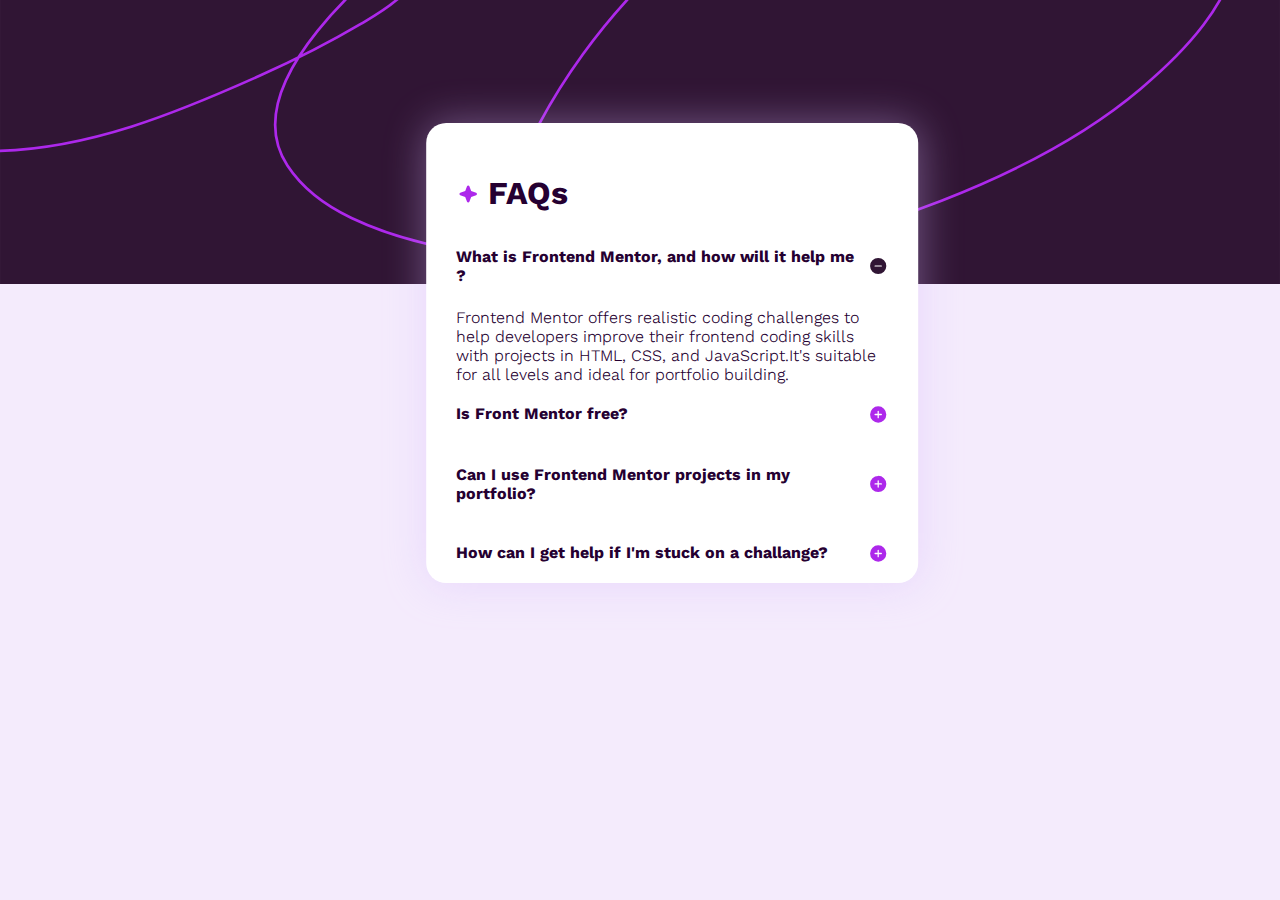
==== FAQ/index.html @ 0d98aabe "task number 1 (FAQ)" ====
<!DOCTYPE html>
<html lang="en">
<head>
    <meta charset="UTF-8">
    <meta name="viewport" content="width=device-width, initial-scale=1.0">
    <title>Frontend Mentor</title>
    <link rel="stylesheet" href="https://fonts.googleapis.com/css2?family=Material+Symbols+Outlined:opsz,wght,FILL,GRAD@24,400,0,0" /></head>
    <link rel="stylesheet" href="task1.css">
<body>
    <div class="formule">
        <h1><img src="icon-star.svg" alt="" width="25px"><span>FAQs</span></h1>
        <div class="q"><h2>What is Frontend Mentor, and how will it help me ?</h2><img src="icon-minus.svg" alt=""></div>
        <div class="definition">Frontend Mentor offers realistic coding challenges to help developers improve their frontend coding skills with projects in HTML, CSS, and JavaScript.It's suitable for all levels and ideal for portfolio building.</div>
        <div class="Questions">
        <div class="q"><b>Is Front Mentor free?</b><img src="icon-plus.svg" alt=""></div>
        <div class="q"><b>Can I use Frontend Mentor projects in my portfolio?</b><img src="icon-plus.svg" alt=""></div>
        <div class="q"><b>How can I get help if I'm stuck on a challange?</b> <img src="icon-plus.svg" alt=""></div>
        </div>
    </div>
</body>
</html>
---- FAQ/task1.css ----
@font-face {
    font-family: "WorkSans";
    src: url(WorkSans-VariableFont_wght.ttf);

}
body{
    font-family: 'WorkSans';
    background-image:url(bg.svg);
    background-size:cover;
    background-repeat: no-repeat;
    background-color:rgba(220,189,246, 0.3);
}
h2{
    display: flex;
    font-size: medium;
}
span{
    margin-left: 10px;
    font-weight: 900;
    color:rgb(37,0,49);
    font-weight: bold;
}
.formule{
    color: rgb(37,0,49);
    position: absolute;
    transform: translate(85% , 25%);
    background-color:white;
    width: 27em;
    height: 25rem;
    padding: 30px;
    border-radius: 20px;
    box-shadow: 1px 1px 40px 0.3px rgba(218,188,255, 0.4);
}
.definition{
    font-weight: 340;
    color:(97,49,117);
    margin-bottom: 10px;
    margin-top: -30px;

}
.q{
    display: flex;
    justify-content: space-between;
    margin-bottom: 40px;
    margin-top:20px;
}
img{
    width: 20px;
    margin-left: 2px;
}
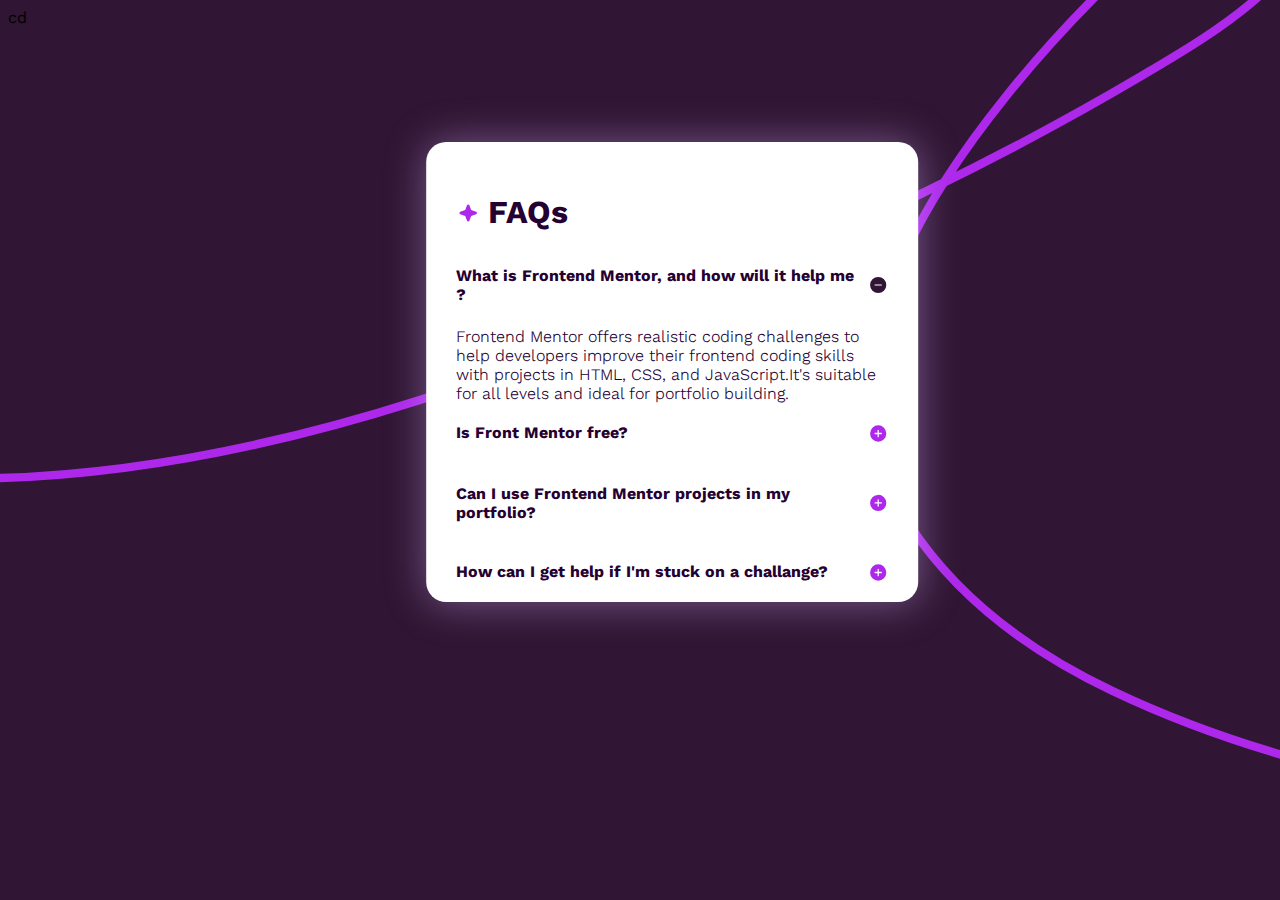
==== commit bcd5a2bc: "Outputimage added" ====
--- a/FAQ/index.html
+++ b/FAQ/index.html
@@ -1,9 +1,9 @@
-<!DOCTYPE html>
+cd <!DOCTYPE html>
 <html lang="en">
 <head>
     <meta charset="UTF-8">
     <meta name="viewport" content="width=device-width, initial-scale=1.0">
-    <title>Frontend Mentor</title>
+    <title>FAQ</title>
     <link rel="stylesheet" href="https://fonts.googleapis.com/css2?family=Material+Symbols+Outlined:opsz,wght,FILL,GRAD@24,400,0,0" /></head>
     <link rel="stylesheet" href="task1.css">
 <body>
--- a/FAQ/task1.css
+++ b/FAQ/task1.css
@@ -9,6 +9,7 @@
     background-size:cover;
     background-repeat: no-repeat;
     background-color:rgba(220,189,246, 0.3);
+
 }
 h2{
     display: flex;
@@ -25,7 +26,7 @@
     position: absolute;
     transform: translate(85% , 25%);
     background-color:white;
-    width: 27em;
+    width: 27rem;
     height: 25rem;
     padding: 30px;
     border-radius: 20px;
